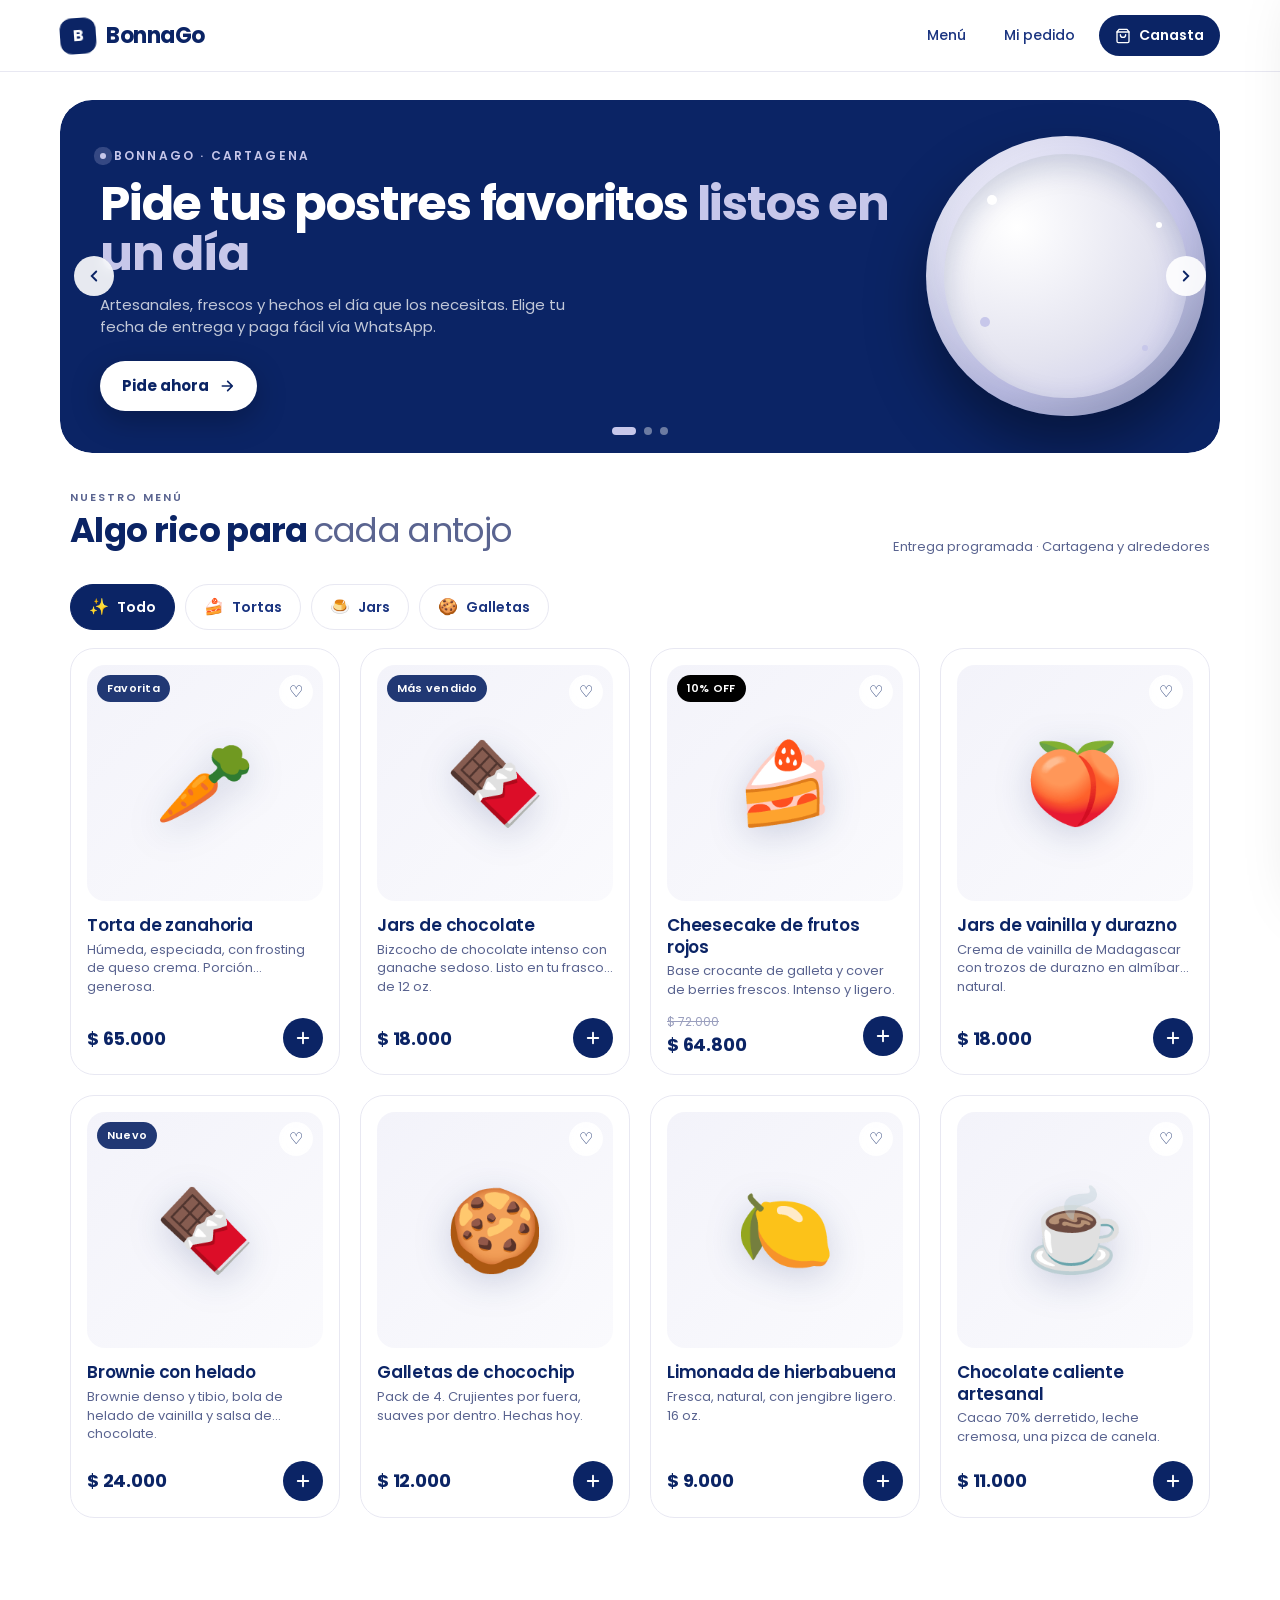
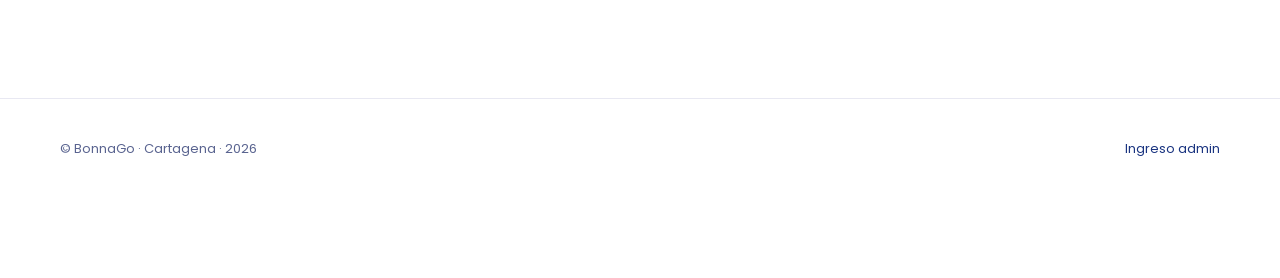
==== index.html @ 5350bf84 "Bonna Desserts -V1.0" ====
<!DOCTYPE html>
<html lang="es">
<head>
  <meta charset="UTF-8">
  <meta name="viewport" content="width=device-width, initial-scale=1.0, viewport-fit=cover">
  <meta name="theme-color" content="#0B2465">
  <title>BonnaGo · Pide y recibe</title>
  <meta name="description" content="BonnaGo: postres artesanales para Cartagena y alrededores. Pide en segundos, paga fácil y recibe en la fecha que tú elijas.">

  <link rel="preconnect" href="https://fonts.googleapis.com">
  <link rel="preconnect" href="https://fonts.gstatic.com" crossorigin>
  <link href="https://fonts.googleapis.com/css2?family=Poppins:wght@400;500;600;700;800&display=swap" rel="stylesheet">

  <link rel="stylesheet" href="styles.css">
  <link rel="icon" href="data:image/svg+xml,<svg xmlns='http://www.w3.org/2000/svg' viewBox='0 0 100 100'><rect width='100' height='100' rx='22' fill='%230B2465'/><text x='50%25' y='54%25' text-anchor='middle' dominant-baseline='middle' font-family='Poppins,Arial,sans-serif' font-size='62' font-weight='700' fill='white'>B</text></svg>">
</head>
<body>

  <!-- NAV -->
  <header class="nav">
    <div class="container nav__inner">
      <a class="brand" href="index.html">
        <div class="brand__mark">B</div>
        <span>BonnaGo</span>
      </a>
      <nav class="nav__actions">
        <a class="nav__link" href="#products">Menú</a>
        <button class="nav__link nav__track" id="trackBtn" type="button">Mi pedido</button>
        <button class="cart-btn" id="cartBtn" aria-label="Abrir carrito">
          <svg width="16" height="16" viewBox="0 0 24 24" fill="none" stroke="currentColor" stroke-width="2" stroke-linecap="round" stroke-linejoin="round">
            <path d="M6 2L3 6v14a2 2 0 002 2h14a2 2 0 002-2V6l-3-4z"/>
            <path d="M3 6h18"/>
            <path d="M16 10a4 4 0 01-8 0"/>
          </svg>
          <span class="cart-btn__label">Canasta</span>
          <span class="cart-btn__count" id="cartCount" style="display:none;">0</span>
        </button>
      </nav>
    </div>
  </header>

  <main>

    <!-- HERO / CARRUSEL DE PROMOCIONES -->
    <section class="hero-section" id="hero">
      <div class="container">
        <div class="promo-carousel" id="promoCarousel">
          <div class="promo-carousel__track" id="promoTrack"></div>
          <div class="promo-carousel__dots" id="promoDots"></div>
          <button class="promo-carousel__nav promo-carousel__nav--prev" id="promoPrev" aria-label="Anterior">
            <svg width="18" height="18" viewBox="0 0 24 24" fill="none" stroke="currentColor" stroke-width="2.5" stroke-linecap="round">
              <path d="M15 18l-6-6 6-6"/>
            </svg>
          </button>
          <button class="promo-carousel__nav promo-carousel__nav--next" id="promoNext" aria-label="Siguiente">
            <svg width="18" height="18" viewBox="0 0 24 24" fill="none" stroke="currentColor" stroke-width="2.5" stroke-linecap="round">
              <path d="M9 18l6-6-6-6"/>
            </svg>
          </button>
        </div>
      </div>
    </section>

    <!-- PRODUCTOS -->
    <section class="container section" id="products">
      <div class="section__head">
        <div>
          <div class="eyebrow">Nuestro menú</div>
          <h2 class="section__title" id="sectionTitle">Algo rico para <em>cada antojo</em></h2>
        </div>
        <div class="section__meta">Entrega programada · Cartagena y alrededores</div>
      </div>

      <div class="cats" id="cats" role="tablist" aria-label="Categorías"></div>

      <div class="grid-products" id="grid"></div>
    </section>

  </main>

  <!-- BOTTOM NAV MOBILE -->
  <nav class="bottom-nav" id="bottomNav" aria-label="Navegación principal">
    <button class="bottom-nav__item is-active" data-tab="home">
      <svg viewBox="0 0 24 24" fill="none" stroke="currentColor" stroke-width="2" stroke-linecap="round" stroke-linejoin="round">
        <path d="M3 12L12 3l9 9v9a2 2 0 01-2 2h-3v-7H10v7H7a2 2 0 01-2-2v-9z"/>
      </svg>
      <span>Inicio</span>
    </button>
    <button class="bottom-nav__item" data-tab="cat-tortas">
      <svg viewBox="0 0 24 24" fill="none" stroke="currentColor" stroke-width="2" stroke-linecap="round" stroke-linejoin="round">
        <path d="M5 11h14v9H5z"/><path d="M5 11V8a3 3 0 013-3h8a3 3 0 013 3v3"/><path d="M9 5V3M15 5V3M12 5V2"/>
      </svg>
      <span>Tortas</span>
    </button>
    <button class="bottom-nav__item" data-tab="cat-jars">
      <svg viewBox="0 0 24 24" fill="none" stroke="currentColor" stroke-width="2" stroke-linecap="round" stroke-linejoin="round">
        <path d="M7 8h10v12a2 2 0 01-2 2H9a2 2 0 01-2-2V8z"/><path d="M6 5h12v3H6z"/><path d="M9 13h6"/>
      </svg>
      <span>Jars</span>
    </button>
    <button class="bottom-nav__item" data-tab="cat-porciones">
      <svg viewBox="0 0 24 24" fill="none" stroke="currentColor" stroke-width="2" stroke-linecap="round" stroke-linejoin="round">
        <circle cx="12" cy="12" r="9"/><circle cx="9" cy="10" r="1" fill="currentColor"/><circle cx="14" cy="9" r="1" fill="currentColor"/><circle cx="13" cy="15" r="1" fill="currentColor"/><circle cx="9" cy="14" r="1" fill="currentColor"/>
      </svg>
      <span>Porciones</span>
    </button>
  </nav>

  <!-- FOOTER -->
  <footer class="footer">
    <div class="container footer__inner">
      <div>© BonnaGo · Cartagena · 2026</div>
      <div>
        <a href="admin.html">Ingreso admin</a>
      </div>
    </div>
  </footer>

  <!-- CARRITO BAR (sticky inferior) -->
  <div class="cart-bar" id="cartBar" role="button" tabindex="0" aria-label="Ver carrito">
    <div class="cart-bar__info">
      <span class="cart-bar__count" id="cartBarCount">0 productos</span>
      <span class="cart-bar__total" id="cartBarTotal">$0</span>
    </div>
    <button class="cart-bar__cta">
      Ver pedido
      <svg width="14" height="14" viewBox="0 0 24 24" fill="none" stroke="currentColor" stroke-width="2.5" stroke-linecap="round">
        <path d="M5 12h14M13 5l7 7-7 7"/>
      </svg>
    </button>
  </div>

  <!-- SCRIM compartido -->
  <div class="scrim" id="scrim"></div>

  <!-- DRAWER carrito -->
  <aside class="drawer" id="drawer" aria-label="Carrito">
    <header class="drawer__head">
      <h2 class="drawer__title">Tu pedido</h2>
      <button class="drawer__close" id="drawerClose" aria-label="Cerrar">
        <svg width="16" height="16" viewBox="0 0 24 24" fill="none" stroke="currentColor" stroke-width="2" stroke-linecap="round">
          <path d="M6 6l12 12M18 6L6 18"/>
        </svg>
      </button>
    </header>
    <div class="drawer__body" id="drawerBody"></div>
    <div class="drawer__foot" id="drawerFoot"></div>
  </aside>

  <!-- MODAL producto -->
  <div class="modal" id="productModal" role="dialog" aria-modal="true">
    <div class="modal__panel"></div>
  </div>

  <!-- MODAL pago -->
  <div class="modal pay-modal" id="paymentModal" role="dialog" aria-modal="true">
    <div class="modal__panel"></div>
  </div>

  <!-- Toast -->
  <div class="toast" id="toast">
    <span class="toast__icon">✓</span>
    <span class="toast__msg"></span>
  </div>

  <script src="data.js"></script>
  <script src="app.js"></script>
</body>
</html>
---- styles.css ----
/* =======================================================
   BonnaGo — Sistema de diseño
   ======================================================= */

:root {
  /* Paleta BonnaGo */
  --bg: #FFFFFF;
  --bg-elev: #FFFFFF;
  --bg-soft: #F3F3FA;      /* lila muy claro derivado de C7C7EA */
  --bg-card: #FAFAFD;      /* blanco roto para cards */
  --ink: #0B2465;          /* azul principal */
  --ink-2: #1A3480;
  --ink-3: #5A6490;
  --ink-4: #9A9FBE;
  --line: #E8E8F2;
  --line-2: #C7C7EA;       /* lila claro */

  --brand: #0B2465;        /* azul principal */
  --brand-ink: #FFFFFF;    /* texto sobre brand */
  --brand-dark: #081C4E;
  --brand-soft: #C7C7EA;   /* lila como acento secundario */
  --black: #000000;
  --accent: #0B2465;
  --danger: #E23E3E;
  --success: #2E8B57;

  /* Tipografía */
  --font-display: 'Poppins', -apple-system, BlinkMacSystemFont, 'Segoe UI', sans-serif;
  --font-body: 'Poppins', -apple-system, BlinkMacSystemFont, 'Segoe UI', sans-serif;

  /* Radios */
  --r-xs: 8px;
  --r-sm: 12px;
  --r-md: 18px;
  --r-lg: 24px;
  --r-xl: 32px;
  --r-pill: 999px;

  /* Sombras */
  --shadow-sm: 0 1px 2px rgba(11, 36, 101, 0.06), 0 2px 6px rgba(11, 36, 101, 0.05);
  --shadow-md: 0 4px 14px rgba(11, 36, 101, 0.08), 0 10px 30px rgba(11, 36, 101, 0.06);
  --shadow-lg: 0 10px 30px rgba(11, 36, 101, 0.12), 0 24px 60px rgba(11, 36, 101, 0.10);
  --shadow-brand: 0 10px 24px rgba(11, 36, 101, 0.28);

  /* Transiciones */
  --t-fast: 150ms cubic-bezier(.2,.7,.2,1);
  --t: 240ms cubic-bezier(.2,.7,.2,1);
  --t-slow: 420ms cubic-bezier(.2,.7,.2,1);

  /* Layout */
  --container: 1200px;
  --nav-h: 72px;
}

/* Reset */
*, *::before, *::after { box-sizing: border-box; }
* { margin: 0; padding: 0; }
html { scroll-behavior: smooth; -webkit-text-size-adjust: 100%; }
body {
  font-family: var(--font-body);
  background: var(--bg);
  color: var(--ink);
  font-size: 16px;
  line-height: 1.5;
  -webkit-font-smoothing: antialiased;
  text-rendering: optimizeLegibility;
  min-height: 100vh;
  overflow-x: hidden;
}
img, svg { display: block; max-width: 100%; }
button { font: inherit; color: inherit; background: none; border: 0; cursor: pointer; }
input, select, textarea { font: inherit; color: inherit; }
a { color: inherit; text-decoration: none; }
ul { list-style: none; }

/* Tipografía utilitaria */
.display {
  font-family: var(--font-display);
  font-weight: 700;
  letter-spacing: -0.02em;
  line-height: 1.05;
}
.eyebrow {
  font-size: 11px;
  letter-spacing: 0.18em;
  text-transform: uppercase;
  font-weight: 600;
  color: var(--ink-3);
}

/* Contenedor */
.container {
  width: 100%;
  max-width: var(--container);
  margin: 0 auto;
  padding: 0 20px;
}

/* =====================
   NAV
   ===================== */
.nav {
  position: sticky;
  top: 0;
  z-index: 50;
  height: var(--nav-h);
  background: rgba(255, 255, 255, 0.85);
  backdrop-filter: saturate(160%) blur(14px);
  -webkit-backdrop-filter: saturate(160%) blur(14px);
  border-bottom: 1px solid var(--line);
}
.nav__inner {
  height: 100%;
  display: flex;
  align-items: center;
  justify-content: space-between;
  gap: 16px;
}
.brand {
  display: flex;
  align-items: center;
  gap: 10px;
  font-family: var(--font-display);
  font-weight: 700;
  font-size: 22px;
  letter-spacing: -0.02em;
  color: var(--ink);
}
.brand__mark {
  width: 36px; height: 36px;
  border-radius: 12px;
  background: var(--ink);
  display: grid; place-items: center;
  color: #fff;
  font-family: var(--font-display);
  font-weight: 700;
  font-size: 16px;
  letter-spacing: -0.02em;
  transform: rotate(-4deg);
}
.brand em {
  font-style: normal;
  color: var(--ink-3);
  font-weight: 400;
}
.nav__actions { display: flex; align-items: center; gap: 10px; }
.nav__link {
  font-size: 14px; font-weight: 500; color: var(--ink-2);
  padding: 8px 14px; border-radius: var(--r-pill);
  transition: background var(--t), color var(--t);
}
.nav__link:hover { background: var(--bg-soft); color: var(--ink); }

.cart-btn {
  position: relative;
  display: inline-flex; align-items: center; gap: 8px;
  padding: 10px 16px;
  background: var(--ink);
  color: #fff;
  border-radius: var(--r-pill);
  font-size: 14px; font-weight: 600;
  transition: transform var(--t), box-shadow var(--t);
}
.cart-btn:hover { transform: translateY(-1px); box-shadow: var(--shadow-md); }
.cart-btn__count {
  min-width: 22px; height: 22px; padding: 0 6px;
  background: var(--brand-soft); color: var(--ink);
  border-radius: var(--r-pill);
  font-size: 12px; font-weight: 700;
  display: inline-grid; place-items: center;
}

/* =====================
   HERO
   ===================== */
.hero {
  padding: 40px 0 28px;
  position: relative;
}
.hero__card {
  position: relative;
  background: var(--ink);
  color: #fff;
  border-radius: var(--r-xl);
  padding: 40px;
  overflow: hidden;
  display: grid;
  grid-template-columns: 1.1fr 0.9fr;
  align-items: center;
  gap: 20px;
  min-height: 280px;
}
.hero__eyebrow {
  display: inline-flex; align-items: center; gap: 8px;
  font-size: 12px; letter-spacing: 0.18em; text-transform: uppercase;
  color: var(--brand-soft); font-weight: 600;
  margin-bottom: 14px;
}
.hero__eyebrow::before {
  content: ""; width: 6px; height: 6px; border-radius: 50%;
  background: var(--brand-soft);
  box-shadow: 0 0 0 6px rgba(199, 199, 234, 0.22);
}
.hero__title {
  font-family: var(--font-display);
  font-weight: 700;
  font-size: clamp(30px, 4.5vw, 52px);
  line-height: 1.05;
  letter-spacing: -0.025em;
  margin-bottom: 14px;
  color: #fff;
}
.hero__title em { font-style: normal; color: var(--brand-soft); font-weight: 700; }
.hero__desc {
  color: rgba(255,255,255,0.7);
  font-size: 15px;
  max-width: 440px;
  margin-bottom: 22px;
  font-weight: 400;
}
.hero__cta {
  display: inline-flex; align-items: center; gap: 10px;
  background: #fff; color: var(--ink);
  padding: 14px 22px;
  border-radius: var(--r-pill);
  font-weight: 700; font-size: 15px;
  transition: transform var(--t), box-shadow var(--t);
  box-shadow: 0 10px 30px rgba(0, 0, 0, 0.25);
}
.hero__cta:hover { transform: translateY(-2px); background: var(--brand-soft); }
.hero__cta svg { width: 16px; height: 16px; }

.hero__visual {
  position: relative;
  height: 100%;
  min-height: 240px;
}
.hero__blob {
  position: absolute;
  inset: -20% -10% -20% 10%;
  background: radial-gradient(closest-side, rgba(199, 199, 234, 0.35), transparent 70%);
  filter: blur(10px);
}
.hero__plate {
  position: absolute;
  top: 50%; left: 50%;
  transform: translate(-50%, -50%);
  width: 280px; height: 280px;
  border-radius: 50%;
  background: linear-gradient(135deg, #F2F2FA, #C7C7EA 60%, #9A9FBE);
  box-shadow: 0 30px 60px rgba(0,0,0,0.4), inset 0 -20px 40px rgba(11, 36, 101, 0.15);
}
.hero__plate::before {
  content: "";
  position: absolute; inset: 18px;
  border-radius: 50%;
  background: radial-gradient(circle at 30% 30%, #FFFFFF, #E4E4F0 55%, #C7C7EA);
  box-shadow: inset 0 10px 30px rgba(11, 36, 101, 0.18);
}
.hero__sprinkles { position: absolute; inset: 0; pointer-events: none; }
.hero__sprinkles span {
  position: absolute; width: 10px; height: 10px; border-radius: 50%;
  background: var(--brand-soft);
  animation: float 6s ease-in-out infinite;
}
.hero__sprinkles span:nth-child(1){top:20%; left:15%; background:#fff; animation-delay:-1s;}
.hero__sprinkles span:nth-child(2){top:65%; left:12%; background:var(--brand-soft); animation-delay:-2.5s;}
.hero__sprinkles span:nth-child(3){top:30%; right:8%; background:#fff; animation-delay:-3.5s; width:6px; height:6px;}
.hero__sprinkles span:nth-child(4){top:75%; right:14%; background:var(--brand-soft); animation-delay:-0.5s; width:6px;height:6px;}

.hero__photo {
  position: absolute;
  top: 50%; left: 50%;
  transform: translate(-50%, -50%);
  max-width: 90%; max-height: 100%;
  border-radius: var(--r-lg);
  object-fit: cover;
  box-shadow: 0 20px 50px rgba(0,0,0,0.35);
}
@keyframes float {
  0%, 100% { transform: translateY(0) rotate(0); }
  50% { transform: translateY(-12px) rotate(12deg); }
}

/* =====================
   CATEGORÍAS
   ===================== */
.cats {
  display: flex; gap: 10px; overflow-x: auto;
  padding: 8px 0 18px;
  scrollbar-width: none;
}
.cats::-webkit-scrollbar { display: none; }
.cat {
  flex: 0 0 auto;
  padding: 10px 18px;
  background: var(--bg-elev);
  border: 1px solid var(--line);
  border-radius: var(--r-pill);
  font-size: 14px; font-weight: 600;
  color: var(--ink-2);
  display: inline-flex; align-items: center; gap: 8px;
  transition: all var(--t);
  white-space: nowrap;
}
.cat:hover { border-color: var(--ink-2); transform: translateY(-1px); }
.cat.is-active {
  background: var(--ink);
  color: #fff;
  border-color: var(--ink);
}
.cat__emoji { font-size: 16px; }

/* =====================
   PRODUCTOS
   ===================== */
.section { padding: 24px 30px 120px; }
.section__head {
  display: flex; align-items: end; justify-content: space-between;
  margin-bottom: 20px;
  gap: 20px;
}
.section__title {
  font-family: var(--font-display);
  font-weight: 700;
  font-size: clamp(24px, 3vw, 34px);
  letter-spacing: -0.02em;
  color: var(--ink);
}
.section__title em { font-style: normal; color: var(--ink-3); font-weight: 400; }
.section__meta {
  font-size: 13px; color: var(--ink-3);
}

.grid-products {
  display: grid;
  grid-template-columns: repeat(auto-fill, minmax(240px, 1fr));
  gap: 20px;
}

.product {
  background: var(--bg-elev);
  border-radius: var(--r-lg);
  padding: 16px;
  border: 1px solid var(--line);
  display: flex; flex-direction: column;
  transition: transform var(--t), box-shadow var(--t), border-color var(--t);
  position: relative;
  overflow: hidden;
}
.product:hover {
  transform: translateY(-4px);
  box-shadow: var(--shadow-md);
  border-color: var(--line-2);
}
.product__media {
  position: relative;
  aspect-ratio: 1;
  border-radius: var(--r-md);
  overflow: hidden;
  background: linear-gradient(135deg, var(--bg-soft), #FAFAFD);
  margin-bottom: 14px;
  display: grid; place-items: center;
}
.product__img { font-size: 80px; line-height: 1; filter: drop-shadow(0 8px 18px rgba(11, 36, 101, 0.18)); }
.product__photo {
  width: 100%; height: 100%; object-fit: cover;
  position: absolute; inset: 0;
}
.product__tag {
  position: absolute; top: 10px; left: 10px;
  padding: 5px 10px;
  background: rgba(11, 36, 101, 0.9);
  color: #fff;
  border-radius: var(--r-pill);
  font-size: 11px; font-weight: 600;
  letter-spacing: 0.02em;
  backdrop-filter: blur(6px);
}
.product__tag--sale { background: var(--black); }
.product__fav {
  position: absolute; top: 10px; right: 10px;
  width: 34px; height: 34px;
  border-radius: 50%;
  background: rgba(255,255,255,0.9);
  display: grid; place-items: center;
  font-size: 16px;
  backdrop-filter: blur(6px);
  transition: transform var(--t), background var(--t);
  color: var(--ink);
}
.product__fav:hover { transform: scale(1.1); background: #fff; }
.product__fav.is-active { background: var(--ink); color: var(--brand-soft); }

.product__name {
  font-family: var(--font-display);
  font-weight: 600;
  font-size: 17px;
  letter-spacing: -0.01em;
  line-height: 1.25;
  margin-bottom: 4px;
  color: var(--ink);
}
.product__desc {
  font-size: 13px; color: var(--ink-3);
  line-height: 1.45;
  margin-bottom: 14px;
  flex-grow: 1;
  display: -webkit-box;
  -webkit-line-clamp: 2;
  -webkit-box-orient: vertical;
  overflow: hidden;
}
.product__foot {
  display: flex; align-items: center; justify-content: space-between;
  gap: 10px;
}
.product__price {
  display: flex; flex-direction: column;
}
.product__price strong {
  font-family: var(--font-display);
  font-weight: 700;
  font-size: 18px;
  letter-spacing: -0.01em;
  color: var(--ink);
}
.product__price s { font-size: 12px; color: var(--ink-4); }
.product__add {
  width: 40px; height: 40px;
  border-radius: 50%;
  background: var(--ink);
  color: #fff;
  display: grid; place-items: center;
  font-size: 22px; font-weight: 400;
  transition: transform var(--t), background var(--t);
}
.product__add:hover { transform: rotate(90deg) scale(1.08); background: var(--brand-dark); }
.product__add svg { width: 18px; height: 18px; }

/* =====================
   CARRITO FLOTANTE (bottom bar móvil / lateral en desktop)
   ===================== */
.cart-bar {
  position: fixed;
  left: 50%;
  bottom: 20px;
  transform: translateX(-50%) translateY(140%);
  z-index: 40;
  width: calc(100% - 32px);
  max-width: 520px;
  background: var(--ink);
  color: #fff;
  border-radius: var(--r-pill);
  padding: 12px 14px 12px 20px;
  display: flex; align-items: center; justify-content: space-between;
  gap: 14px;
  box-shadow: var(--shadow-lg);
  transition: transform var(--t-slow), opacity var(--t-slow);
  opacity: 0;
  pointer-events: none;
}
.cart-bar.is-visible {
  transform: translateX(-50%) translateY(0);
  opacity: 1;
  pointer-events: auto;
}
.cart-bar__info { display: flex; flex-direction: column; }
.cart-bar__count { font-size: 12px; color: rgba(255,255,255,0.65); }
.cart-bar__total { font-family: var(--font-display); font-size: 18px; font-weight: 600; }
.cart-bar__cta {
  display: inline-flex; align-items: center; gap: 8px;
  background: var(--brand-soft); color: var(--ink);
  padding: 12px 18px;
  border-radius: var(--r-pill);
  font-weight: 700; font-size: 14px;
  transition: transform var(--t);
}
.cart-bar__cta:hover { transform: scale(1.03); background: #fff; }

/* =====================
   DRAWER (carrito lateral)
   ===================== */
.scrim {
  position: fixed; inset: 0;
  background: rgba(20, 20, 15, 0.55);
  backdrop-filter: blur(4px);
  opacity: 0; visibility: hidden;
  transition: opacity var(--t), visibility var(--t);
  z-index: 90;
}
.scrim.is-open { opacity: 1; visibility: visible; }

.drawer {
  position: fixed; top: 0; right: 0;
  height: 100vh;
  width: 100%; max-width: 460px;
  background: var(--bg);
  z-index: 100;
  transform: translateX(110%);
  transition: transform var(--t-slow);
  display: flex; flex-direction: column;
  box-shadow: -20px 0 60px rgba(0,0,0,0.15);
}
.drawer.is-open { transform: translateX(0); }
.drawer__head {
  padding: 22px 24px 16px;
  border-bottom: 1px solid var(--line);
  display: flex; align-items: center; justify-content: space-between;
}
.drawer__title {
  font-family: var(--font-display); font-size: 22px; font-weight: 700;
  letter-spacing: -0.01em;
  color: var(--ink);
}
.drawer__close {
  width: 38px; height: 38px; border-radius: 50%;
  background: var(--bg-soft);
  display: grid; place-items: center;
  transition: background var(--t);
}
.drawer__close:hover { background: var(--line); }
.drawer__body {
  flex: 1; overflow-y: auto;
  padding: 20px 24px;
}
.drawer__foot {
  padding: 18px 24px 24px;
  border-top: 1px solid var(--line);
  background: var(--bg-elev);
}

.cart-empty {
  display: flex; flex-direction: column; align-items: center;
  text-align: center;
  padding: 40px 20px;
  color: var(--ink-3);
}
.cart-empty__icon {
  font-size: 56px; margin-bottom: 14px; opacity: 0.6;
}

.cart-item {
  display: grid;
  grid-template-columns: 60px 1fr auto;
  gap: 14px;
  padding: 14px 0;
  border-bottom: 1px dashed var(--line);
  align-items: start;
}
.cart-item:last-child { border-bottom: 0; }
.cart-item__img {
  width: 60px; height: 60px;
  border-radius: var(--r-sm);
  background: var(--bg-soft);
  display: grid; place-items: center;
  font-size: 28px;
}
.cart-item__name { font-weight: 600; font-size: 14px; margin-bottom: 2px; }
.cart-item__toppings {
  font-size: 12px; color: var(--ink-3);
  margin-bottom: 6px;
}
.cart-item__controls {
  display: inline-flex; align-items: center; gap: 8px;
  background: var(--bg-soft);
  border-radius: var(--r-pill);
  padding: 4px;
}
.cart-item__btn {
  width: 26px; height: 26px; border-radius: 50%;
  background: var(--bg-elev);
  display: grid; place-items: center;
  font-weight: 600;
  transition: background var(--t);
}
.cart-item__btn:hover { background: #fff; }
.cart-item__qty { min-width: 20px; text-align: center; font-weight: 600; font-size: 14px; }
.cart-item__right { display: flex; flex-direction: column; align-items: end; gap: 8px; }
.cart-item__price { font-weight: 600; font-size: 14px; }
.cart-item__remove {
  font-size: 12px; color: var(--ink-4);
  padding: 2px 6px; border-radius: var(--r-xs);
  transition: color var(--t);
}
.cart-item__remove:hover { color: var(--danger); }

.totals {
  display: flex; flex-direction: column; gap: 6px;
  margin-bottom: 14px;
}
.totals__row {
  display: flex; justify-content: space-between;
  font-size: 14px; color: var(--ink-3);
}
.totals__row--total {
  font-family: var(--font-display);
  font-size: 20px; font-weight: 700;
  color: var(--ink);
  padding-top: 8px;
  border-top: 1px solid var(--line);
  margin-top: 4px;
}

.btn {
  display: inline-flex; align-items: center; justify-content: center; gap: 8px;
  padding: 14px 22px;
  border-radius: var(--r-pill);
  font-weight: 700; font-size: 15px;
  transition: transform var(--t), box-shadow var(--t), background var(--t);
  cursor: pointer;
  width: 100%;
  text-align: center;
}
.btn--primary {
  background: var(--ink); color: #fff;
  box-shadow: var(--shadow-brand);
}
.btn--primary:hover { transform: translateY(-2px); background: var(--brand-dark); }
.btn--dark {
  background: var(--black); color: #fff;
}
.btn--dark:hover { transform: translateY(-2px); box-shadow: var(--shadow-md); }
.btn--ghost {
  background: var(--bg-soft); color: var(--ink);
}
.btn--ghost:hover { background: var(--line-2); color: var(--ink); }
.btn--whatsapp {
  background: #25D366; color: #fff;
}
.btn--whatsapp:hover { background: #1eb858; transform: translateY(-2px); }
.btn:disabled { opacity: 0.5; cursor: not-allowed; transform: none !important; }

/* =====================
   MODAL PRODUCTO (toppings)
   ===================== */
.modal {
  position: fixed; inset: 0;
  display: grid; place-items: center;
  padding: 20px;
  z-index: 100;
  opacity: 0; visibility: hidden;
  transition: opacity var(--t), visibility var(--t);
}
.modal.is-open { opacity: 1; visibility: visible; }
.modal__panel {
  background: var(--bg);
  border-radius: var(--r-xl);
  width: 100%;
  max-width: 460px;
  max-height: calc(100vh - 40px);
  overflow-y: auto;
  transform: translateY(20px) scale(0.98);
  transition: transform var(--t-slow);
}
.modal.is-open .modal__panel { transform: translateY(0) scale(1); }
.modal__hero {
  position: relative;
  aspect-ratio: 16 / 10;
  background: linear-gradient(135deg, var(--bg-soft), var(--brand-soft));
  display: grid; place-items: center;
  font-size: 110px;
  overflow: hidden;
}
.modal__hero--img { background: var(--bg-soft); }
.modal__hero--img > img {
  width: 100%; height: 100%; object-fit: cover;
}
.modal__close {
  position: absolute; top: 14px; right: 14px;
  width: 38px; height: 38px; border-radius: 50%;
  background: rgba(255,255,255,0.9);
  display: grid; place-items: center;
  backdrop-filter: blur(6px);
  color: var(--ink);
}
.modal__body { padding: 22px 24px 24px; }
.modal__title {
  font-family: var(--font-display); font-size: 24px; font-weight: 700;
  letter-spacing: -0.01em;
  margin-bottom: 6px;
  color: var(--ink);
}
.modal__desc {
  font-size: 14px; color: var(--ink-3);
  margin-bottom: 18px;
}
.modal__section-title {
  display: flex; align-items: center; justify-content: space-between;
  font-size: 14px; font-weight: 700;
  margin-bottom: 10px;
  margin-top: 18px;
}
.modal__section-title small { font-weight: 400; color: var(--ink-4); font-size: 12px; }

.topping {
  display: flex; align-items: center; justify-content: space-between;
  padding: 12px 14px;
  background: var(--bg-elev);
  border: 1.5px solid var(--line);
  border-radius: var(--r-md);
  margin-bottom: 8px;
  cursor: pointer;
  transition: all var(--t);
}
.topping:hover { border-color: var(--line-2); }
.topping input { display: none; }
.topping__label { display: flex; align-items: center; gap: 10px; font-weight: 500; font-size: 14px; }
.topping__emoji { font-size: 20px; }
.topping__check {
  width: 22px; height: 22px;
  border-radius: 8px;
  border: 2px solid var(--line-2);
  display: grid; place-items: center;
  transition: all var(--t);
}
.topping__check svg { width: 14px; height: 14px; opacity: 0; transition: opacity var(--t); }
.topping.is-selected {
  border-color: var(--ink);
  background: var(--ink);
  color: #fff;
}
.topping.is-selected .topping__check {
  background: var(--brand-soft);
  border-color: var(--brand-soft);
  color: var(--ink);
}
.topping.is-selected .topping__check svg { opacity: 1; }

.qty-stepper {
  display: inline-flex; align-items: center;
  background: var(--bg-soft);
  border-radius: var(--r-pill);
  padding: 6px;
  gap: 6px;
}
.qty-stepper button {
  width: 32px; height: 32px; border-radius: 50%;
  background: var(--bg-elev);
  display: grid; place-items: center;
  font-weight: 600;
}
.qty-stepper span { min-width: 32px; text-align: center; font-weight: 700; }

.modal__foot {
  display: flex; align-items: center; gap: 12px;
  padding-top: 18px;
  border-top: 1px solid var(--line);
  margin-top: 20px;
}
.modal__foot .btn { flex: 1; }

/* =====================
   CHECKOUT FLOW (drawer steps)
   ===================== */
.stepper {
  display: flex; gap: 6px;
  margin-bottom: 22px;
}
.stepper__dot {
  flex: 1; height: 4px;
  border-radius: 4px;
  background: var(--line);
  transition: background var(--t);
}
.stepper__dot.is-active { background: var(--ink); }
.stepper__dot.is-done { background: var(--brand-soft); }

.step { display: none; }
.step.is-active { display: block; animation: stepIn var(--t-slow); }
@keyframes stepIn {
  from { opacity: 0; transform: translateX(12px); }
  to { opacity: 1; transform: translateX(0); }
}
.step__title {
  font-family: var(--font-display);
  font-size: 22px; font-weight: 700;
  letter-spacing: -0.01em;
  margin-bottom: 4px;
  color: var(--ink);
}
.step__hint {
  font-size: 14px; color: var(--ink-3);
  margin-bottom: 20px;
}

.field { margin-bottom: 14px; }
.field label {
  display: block;
  font-size: 13px; font-weight: 600;
  margin-bottom: 6px;
  color: var(--ink-2);
}
.field input, .field textarea {
  width: 100%;
  padding: 14px 16px;
  background: var(--bg-elev);
  border: 1.5px solid var(--line);
  border-radius: var(--r-md);
  font-size: 15px;
  transition: border-color var(--t), box-shadow var(--t);
  font-family: inherit;
}
.field input:focus, .field textarea:focus {
  outline: 0;
  border-color: var(--ink);
  box-shadow: 0 0 0 4px rgba(20, 20, 15, 0.06);
}
.field textarea { min-height: 80px; resize: vertical; }

.pay-options { display: grid; gap: 10px; margin-bottom: 16px; }
.pay-option {
  display: flex; align-items: center; gap: 14px;
  padding: 16px;
  background: var(--bg-elev);
  border: 1.5px solid var(--line);
  border-radius: var(--r-md);
  cursor: pointer;
  transition: all var(--t);
  position: relative;
}
.pay-option:hover { border-color: var(--line-2); }
.pay-option input { position: absolute; opacity: 0; pointer-events: none; }
.pay-option__logo {
  width: 46px; height: 46px;
  border-radius: var(--r-sm);
  display: grid; place-items: center;
  font-weight: 800; font-size: 14px;
  letter-spacing: -0.02em;
  color: #fff;
  flex-shrink: 0;
}
.pay-option__logo--nequi { background: #da0080; }
.pay-option__logo--banco { background: #fdda24; color: #00254d; }
.pay-option__logo--bre { background: linear-gradient(135deg, #00a8b5, #004b6a); }
.pay-option__info { flex: 1; }
.pay-option__name { font-weight: 700; font-size: 15px; }
.pay-option__meta { font-size: 12px; color: var(--ink-3); }
.pay-option__radio {
  width: 22px; height: 22px; border-radius: 50%;
  border: 2px solid var(--line-2);
  position: relative;
  transition: all var(--t);
}
.pay-option.is-selected {
  border-color: var(--ink);
  background: var(--ink);
  color: #fff;
}
.pay-option.is-selected .pay-option__meta { color: rgba(255,255,255,0.6); }
.pay-option.is-selected .pay-option__radio {
  border-color: var(--brand-soft);
  background: var(--brand-soft);
}
.pay-option.is-selected .pay-option__radio::after {
  content: ""; position: absolute; inset: 4px;
  border-radius: 50%; background: var(--ink);
}

/* Summary step */
.summary-block {
  background: var(--bg-elev);
  border: 1px solid var(--line);
  border-radius: var(--r-lg);
  padding: 18px;
  margin-bottom: 12px;
}
.summary-block h4 {
  font-family: var(--font-display);
  font-size: 15px; font-weight: 700;
  margin-bottom: 10px;
  display: flex; align-items: center; gap: 8px;
  color: var(--ink);
}
.summary-block p { font-size: 14px; color: var(--ink-2); line-height: 1.5; }
.summary-block ul li {
  padding: 6px 0;
  border-bottom: 1px dashed var(--line);
  font-size: 14px;
  display: flex; justify-content: space-between;
}
.summary-block ul li:last-child { border-bottom: 0; }
.summary-block ul li span:last-child { font-weight: 600; }
.summary-block ul li small { display: block; color: var(--ink-3); font-size: 12px; margin-top: 2px; }

/* Step nav */
.step-nav {
  display: flex; gap: 10px;
  margin-top: 8px;
}
.step-nav .btn { flex: 1; }
.step-nav .btn--back {
  flex: 0 0 auto; width: auto;
  padding: 14px 18px;
  background: var(--bg-soft);
}

/* =====================
   PAGO MODAL (con datos bancarios)
   ===================== */
.pay-modal .modal__panel { max-width: 440px; }
.pay-data {
  background: var(--ink); color: #fff;
  border-radius: var(--r-lg);
  padding: 20px;
  margin: 16px 0;
}
.pay-data__label { font-size: 12px; letter-spacing: 0.1em; text-transform: uppercase; color: rgba(255,255,255,0.55); margin-bottom: 6px; font-weight: 600; }
.pay-data__value {
  font-family: var(--font-display);
  font-size: 26px; font-weight: 700;
  letter-spacing: -0.01em;
  margin-bottom: 10px;
  display: flex; align-items: center; justify-content: space-between;
  gap: 10px;
  color: #fff;
}
.pay-data__copy {
  background: var(--brand-soft); color: var(--ink);
  padding: 6px 12px; border-radius: var(--r-pill);
  font-size: 12px; font-weight: 700;
  transition: transform var(--t);
}
.pay-data__copy:hover { transform: scale(1.05); background: #fff; }
.pay-data__sub { font-size: 13px; color: rgba(255,255,255,0.65); }

.pay-info {
  padding: 14px 16px;
  background: rgba(199, 199, 234, 0.3);
  border: 1px solid var(--line-2);
  border-radius: var(--r-md);
  margin-bottom: 16px;
  font-size: 13px; color: var(--ink-2);
  line-height: 1.55;
}
.pay-info strong { color: var(--ink); font-weight: 700; }

/* Toast */
.toast {
  position: fixed;
  top: 90px;
  left: 50%;
  transform: translateX(-50%) translateY(-20px);
  background: var(--ink); color: #fff;
  padding: 12px 18px;
  border-radius: var(--r-pill);
  font-size: 14px; font-weight: 600;
  z-index: 200;
  opacity: 0;
  transition: opacity var(--t), transform var(--t);
  box-shadow: var(--shadow-lg);
  display: flex; align-items: center; gap: 10px;
}
.toast.is-visible { opacity: 1; transform: translateX(-50%) translateY(0); }
.toast__icon {
  width: 22px; height: 22px; border-radius: 50%;
  background: var(--brand-soft); color: var(--ink);
  display: grid; place-items: center;
  font-size: 14px;
  font-weight: 700;
}

/* =====================
   FOOTER
   ===================== */
.footer {
  padding: 40px 0 120px;
  border-top: 1px solid var(--line);
  margin-top: 60px;
  font-size: 13px;
  color: var(--ink-3);
}
.footer__inner {
  display: flex; justify-content: space-between; align-items: center;
  flex-wrap: wrap; gap: 16px;
}
.footer a { color: var(--ink-2); }
.footer a:hover { color: var(--ink); text-decoration: underline; }

/* =====================
   RESPONSIVE
   ===================== */
@media (max-width: 860px) {
  /* Margen lateral generoso tipo app móvil */
  .container { padding: 20px 6vw; }

  /* Hero / Carrusel ocupa 90vh en mobile */
  .hero-section { padding: 12px 0 8px; }
  .promo-carousel { border-radius: var(--r-lg); }
  .promo-slide {
    grid-template-columns: 1fr;
    padding: 0;
    min-height: 86vh;
    height: 86vh;
    border-radius: var(--r-lg);
  }
  .promo-slide__visual {
    position: absolute;
    inset: 0;
    z-index: 0;
    min-height: 0;
    height: 100%;
  }
  .promo-slide__photo {
    border-radius: var(--r-lg);
  }
  /* Si no hay foto, el blob/plate decorativos */
  .promo-slide__visual .hero__plate {
    width: 70vw; height: 70vw;
    max-width: 280px; max-height: 280px;
    top: 30%;
  }
  .promo-slide__content {
    position: relative;
    z-index: 2;
    padding: 28px 26px 80px;
    background: linear-gradient(0deg, rgba(11,36,101,0.92) 0%, rgba(11,36,101,0.75) 60%, rgba(11,36,101,0.4) 100%);
    align-self: end;
    border-radius: var(--r-lg);
    height: 100%;
    display: flex; flex-direction: column; justify-content: end;
  }
  .promo-slide__title { font-size: 30px; }
  .promo-slide__desc { font-size: 14px; }

  .promo-carousel__nav { display: none; } /* swipe en mobile, no botones */
  .promo-carousel__dots { bottom: 14px; }

  .section { padding: 20px 30px 160px; /* extra para bottom nav */ }
  .section__head {
    flex-direction: column;
    align-items: start;
    gap: 6px;
  }
  .section__title { font-size: 24px; }
  .section__meta { font-size: 12px; }

  .grid-products {
    grid-template-columns: repeat(2, 1fr);
    gap: 12px;
  }
  .product { padding: 10px; border-radius: var(--r-md); }
  .product__media { margin-bottom: 10px; border-radius: var(--r-sm); }
  .product__img { font-size: 52px; }
  .product__name { font-size: 14px; line-height: 1.25; }
  .product__desc { font-size: 12px; line-height: 1.4; margin-bottom: 10px; }
  .product__price strong { font-size: 16px; }
  .product__add { width: 34px; height: 34px; }
  .product__add svg { width: 16px; height: 16px; }

  /* Nav: más compacto y oculta links */
  .nav { height: 60px; padding: 0; }
  .nav__inner { padding: 0 6vw; }
  .nav__link { display: none; }
  .brand { font-size: 18px; }
  .brand__mark { width: 32px; height: 32px; font-size: 14px; border-radius: 10px; }
  .cart-btn { padding: 8px 12px; font-size: 13px; }
  .cart-btn__label { display: none; }

  /* Cart bar: subir para no chocar con bottom nav */
  .cart-bar {
    width: calc(100% - 12vw);
    bottom: 90px;
    padding: 10px 12px 10px 18px;
  }
  .cart-bar__total { font-size: 16px; }
  .cart-bar__cta { padding: 10px 14px; font-size: 13px; }

  /* Drawer y modales fullscreen tipo app */
  .drawer {
    max-width: 100%;
    border-top-left-radius: var(--r-xl);
    border-top-right-radius: var(--r-xl);
    height: 92vh;
    top: 8vh;
    transform: translateY(110%);
  }
  .drawer.is-open { transform: translateY(0); }
  .drawer__head { padding: 18px 22px 12px; }
  .drawer__body { padding: 16px 22px; }
  .drawer__foot { padding: 14px 22px 22px; }

  /* Modal: bottom sheet tipo app */
  .modal { padding: 0; align-items: end; }
  .modal__panel {
    max-width: 100%;
    max-height: 92vh;
    border-bottom-left-radius: 0;
    border-bottom-right-radius: 0;
    transform: translateY(40px) scale(1);
  }
  .modal.is-open .modal__panel { transform: translateY(0) scale(1); }
  .modal__body { padding: 18px 22px 22px; }
  .modal__hero { aspect-ratio: 16/8; }

  /* Steps form: campos más cómodos */
  .field input, .field textarea {
    padding: 13px 14px;
    font-size: 16px; /* evita zoom en iOS */
  }
  .step__title { font-size: 20px; }
}

@media (max-width: 420px) {
  .grid-products { grid-template-columns: 1fr 1fr; gap: 10px; }
  .hero__card { padding: 22px 20px; border-radius: var(--r-lg); }
  .hero__title { font-size: 26px; }
  .hero__desc { font-size: 13px; }
}

.cart-bar.is-pulse { animation: cartPulse 400ms cubic-bezier(.2,.7,.2,1); }
@keyframes cartPulse {
  0%   { transform: translateX(-50%) translateY(0) scale(1); }
  40%  { transform: translateX(-50%) translateY(0) scale(1.04); }
  100% { transform: translateX(-50%) translateY(0) scale(1); }
}

/* Scrollbar sutil */
.drawer__body::-webkit-scrollbar,
.modal__panel::-webkit-scrollbar { width: 6px; }
.drawer__body::-webkit-scrollbar-thumb,
.modal__panel::-webkit-scrollbar-thumb { background: var(--line-2); border-radius: 6px; }

/* Animación entrada productos */
.product { animation: cardIn 0.5s cubic-bezier(.2,.7,.2,1) both; }
.product:nth-child(1) { animation-delay: .02s; }
.product:nth-child(2) { animation-delay: .06s; }
.product:nth-child(3) { animation-delay: .10s; }
.product:nth-child(4) { animation-delay: .14s; }
.product:nth-child(5) { animation-delay: .18s; }
.product:nth-child(6) { animation-delay: .22s; }
.product:nth-child(7) { animation-delay: .26s; }
.product:nth-child(8) { animation-delay: .30s; }
@keyframes cardIn {
  from { opacity: 0; transform: translateY(12px); }
  to { opacity: 1; transform: translateY(0); }
}

/* Accesibilidad focus */
button:focus-visible, a:focus-visible, input:focus-visible, select:focus-visible {
  outline: 2px solid var(--ink);
  outline-offset: 2px;
}

/* Badge de descuento flotante */
.discount-badge {
  position: absolute;
  top: -6px; right: -6px;
  background: var(--black);
  color: #fff;
  font-size: 11px; font-weight: 800;
  padding: 4px 8px;
  border-radius: var(--r-pill);
  transform: rotate(6deg);
  box-shadow: var(--shadow-sm);
}

/* ==========================================================
   TRACKER DEL PEDIDO (cliente)
   ========================================================== */
.tracker__hero {
  flex-direction: column;
  background: linear-gradient(160deg, var(--ink), var(--brand-dark));
  color: #fff;
  text-align: center;
  padding: 22px 22px 28px;
  aspect-ratio: auto;
  display: flex;
  font-size: initial;
}
.tracker__hero--cancel {
  flex-direction: column;
  background: linear-gradient(160deg, #4a3030, #2a1818);
  color: #fff;
  text-align: center;
  padding: 22px 22px 28px;
  aspect-ratio: auto;
  display: flex;
  font-size: initial;
}
.tracker__hero-top {
  display: flex; align-items: center; justify-content: space-between;
  margin-bottom: 12px;
}
.tracker__code {
  font-size: 12px;
  letter-spacing: 0.05em;
  color: rgba(255,255,255,0.65);
}
.tracker__code strong {
  font-family: var(--font-display);
  color: var(--brand-soft);
  font-size: 16px;
  font-weight: 700;
  letter-spacing: 0.15em;
  margin-left: 6px;
}
.tracker__status-icon {
  font-size: 56px; line-height: 1;
  margin: 8px 0;
  animation: bounce 2s ease-in-out infinite;
}
@keyframes bounce {
  0%, 100% { transform: translateY(0); }
  50%      { transform: translateY(-6px); }
}
.tracker__status-label {
  font-family: var(--font-display);
  font-size: 26px;
  font-weight: 700;
  letter-spacing: -0.01em;
  margin-bottom: 6px;
}
.tracker__status-msg {
  font-size: 14px;
  color: rgba(255,255,255,0.78);
  max-width: 320px;
  margin: 0 auto;
}

.track-steps {
  display: flex; flex-direction: column;
  gap: 0;
  margin-bottom: 20px;
  position: relative;
}
.track-step {
  display: flex; align-items: center;
  gap: 14px;
  padding: 12px 0;
  position: relative;
}
.track-step:not(:last-child)::after {
  content: "";
  position: absolute;
  left: 19px; top: 46px; bottom: -6px;
  width: 2px;
  background: var(--line);
  z-index: 0;
}
.track-step.is-done:not(:last-child)::after { background: var(--ink); }
.track-step__bullet {
  width: 40px; height: 40px;
  border-radius: 50%;
  background: var(--bg-soft);
  border: 2px solid var(--line);
  display: grid; place-items: center;
  font-size: 18px;
  z-index: 1;
  flex-shrink: 0;
  transition: all var(--t);
}
.track-step.is-done .track-step__bullet {
  background: var(--ink); border-color: var(--ink);
}
.track-step.is-current .track-step__bullet {
  background: var(--brand-soft); border-color: var(--ink);
  box-shadow: 0 0 0 6px rgba(11, 36, 101, 0.12);
  animation: pulseRing 1.5s ease-in-out infinite;
}
@keyframes pulseRing {
  0%, 100% { box-shadow: 0 0 0 6px rgba(11, 36, 101, 0.12); }
  50%      { box-shadow: 0 0 0 10px rgba(11, 36, 101, 0.05); }
}
.track-step__content { flex: 1; }
.track-step__label {
  font-weight: 600;
  font-size: 14px;
  color: var(--ink-3);
}
.track-step.is-done .track-step__label { color: var(--ink); }
.track-step.is-current .track-step__label { color: var(--ink); font-weight: 700; }
.track-step__time {
  font-size: 12px;
  color: var(--ink-4);
  margin-top: 2px;
}

/* ==========================================================
   NAV — botón "Mi pedido"
   ========================================================== */
.nav__track {
  background: none;
  border: 0;
  cursor: pointer;
}

/* ==========================================================
   TOGGLE BUTTON (sin doble disparo)
   ========================================================== */
.toggle-btn {
  display: inline-flex; align-items: center; gap: 12px;
  padding: 12px 14px;
  background: var(--bg-elev);
  border: 1.5px solid var(--line);
  border-radius: var(--r-md);
  cursor: pointer;
  font: inherit;
  color: var(--ink);
  width: 100%;
  text-align: left;
  transition: all var(--t);
}
.toggle-btn:hover { border-color: var(--line-2); }
.toggle-btn__track {
  width: 40px; height: 22px;
  border-radius: 11px;
  background: var(--line);
  position: relative;
  transition: background var(--t);
  flex-shrink: 0;
}
.toggle-btn__thumb {
  position: absolute;
  top: 2px; left: 2px;
  width: 18px; height: 18px;
  border-radius: 50%;
  background: #fff;
  transition: transform var(--t);
  box-shadow: var(--shadow-sm);
}
.toggle-btn.is-on .toggle-btn__track { background: var(--brand-dark); }
.toggle-btn.is-on .toggle-btn__thumb { transform: translateX(18px); }
.toggle-btn__label { font-size: 14px; font-weight: 500; }

/* ==========================================================
   GRUPOS DE TOPPINGS (cliente — modal de producto)
   ========================================================== */
.topping-group-cust { margin-top: 14px; }
.topping-group-cust:first-child { margin-top: 0; }
.topping-group-cust__title {
  display: flex; align-items: center; gap: 8px;
  font-size: 13px; font-weight: 700;
  color: var(--ink-3);
  letter-spacing: 0.04em;
  margin-bottom: 8px;
  padding-bottom: 6px;
  border-bottom: 1px dashed var(--line);
}

/* ==========================================================
   CARRUSEL DE PROMOCIONES (home)
   ========================================================== */
.hero-section {
  padding: 28px 0 12px;
  position: relative;
}
.promo-carousel {
  position: relative;
  border-radius: var(--r-xl);
  overflow: hidden;
  background: transparent;
}
.promo-carousel__track {
  display: flex;
  transition: transform 0.55s cubic-bezier(.2,.7,.2,1);
  will-change: transform;
}
.promo-slide {
  flex: 0 0 100%;
  min-width: 100%;
  position: relative;
  background: var(--ink);
  color: #fff;
  border-radius: var(--r-xl);
  padding: 40px;
  overflow: hidden;
  display: grid;
  grid-template-columns: 1.1fr 0.3fr;
  align-items: center;
  gap: 20px;
  min-height: 320px;
}
.promo-slide__content { position: relative; z-index: 2; }
.promo-slide__eyebrow {
  display: inline-flex; align-items: center; gap: 8px;
  font-size: 12px; letter-spacing: 0.18em; text-transform: uppercase;
  color: var(--brand-soft); font-weight: 600;
  margin-bottom: 14px;
}
.promo-slide__eyebrow::before {
  content: ""; width: 6px; height: 6px; border-radius: 50%;
  background: var(--brand-soft);
  box-shadow: 0 0 0 6px rgba(199, 199, 234, 0.22);
}
.promo-slide__badge {
  display: inline-block;
  background: var(--brand-soft);
  color: var(--ink);
  padding: 5px 12px;
  border-radius: var(--r-pill);
  font-size: 11px; font-weight: 700;
  letter-spacing: 0.08em; text-transform: uppercase;
  margin-bottom: 14px;
}
.promo-slide__title {
  font-family: var(--font-display);
  font-weight: 700;
  font-size: clamp(28px, 4.2vw, 48px);
  line-height: 1.05;
  letter-spacing: -0.025em;
  margin-bottom: 14px;
  color: #fff;
}
.promo-slide__title em { font-style: normal; color: var(--brand-soft); font-weight: 700; }
.promo-slide__desc {
  color: rgba(255,255,255,0.75);
  font-size: 15px;
  max-width: 480px;
  margin-bottom: 22px;
}
.promo-slide__cta {
  display: inline-flex; align-items: center; gap: 10px;
  background: #fff; color: var(--ink);
  padding: 14px 22px;
  border-radius: var(--r-pill);
  font-weight: 700; font-size: 15px;
  transition: transform var(--t), background var(--t);
  box-shadow: 0 10px 30px rgba(0, 0, 0, 0.25);
  cursor: pointer;
  border: 0;
}
.promo-slide__cta:hover { transform: translateY(-2px); background: var(--brand-soft); }
.promo-slide__cta svg { width: 16px; height: 16px; }

.promo-slide__visual {
  position: relative;
  height: 100%;
  min-height: 240px;
  z-index: 1;
}
.promo-slide__photo {
  position: absolute;
  inset: 0;
  width: 100%; height: 100%;
  object-fit: cover;
  border-radius: var(--r-lg);
}

/* Dots */
.promo-carousel__dots {
  position: absolute;
  bottom: 18px; left: 50%;
  transform: translateX(-50%);
  display: flex; gap: 8px;
  z-index: 5;
}
.promo-carousel__dot {
  width: 8px; height: 8px;
  border-radius: 4px;
  background: rgba(255,255,255,0.4);
  border: 0;
  padding: 0;
  cursor: pointer;
  transition: all var(--t);
}
.promo-carousel__dot:hover { background: rgba(255,255,255,0.7); }
.promo-carousel__dot.is-active {
  background: var(--brand-soft);
  width: 24px;
}

/* Botones prev/next */
.promo-carousel__nav {
  position: absolute;
  top: 50%; transform: translateY(-50%);
  width: 40px; height: 40px;
  border-radius: 50%;
  background: rgba(255,255,255,0.9);
  border: 0;
  display: grid; place-items: center;
  cursor: pointer;
  z-index: 5;
  transition: all var(--t);
  color: var(--ink);
  backdrop-filter: blur(6px);
}
.promo-carousel__nav:hover { background: #fff; transform: translateY(-50%) scale(1.05); }
.promo-carousel__nav--prev { left: 14px; }
.promo-carousel__nav--next { right: 14px; }
@media (max-width: 860px) {
  .promo-carousel__nav { display: none; }
}

/* ==========================================================
   BOTTOM NAV (mobile)
   ========================================================== */
.bottom-nav {
  display: flex;
  position: fixed;
  bottom: 14px;
  left: 50%;
  transform: translateX(-50%);
  width: calc(100% - 12vw);
  max-width: 460px;
  background: rgba(255,255,255,0.95);
  backdrop-filter: blur(20px);
  -webkit-backdrop-filter: blur(20px);
  border: 1px solid var(--line);
  border-radius: var(--r-pill);
  padding: 8px;
  box-shadow: var(--shadow-lg);
  z-index: 60;
  align-items: stretch;
  justify-content: space-between;
  gap: 4px;
}
@media (min-width: 861px) {
  .bottom-nav { display: none; }
}
.bottom-nav__item {
  flex: 1;
  display: flex; flex-direction: column; align-items: center; justify-content: center;
  gap: 2px;
  padding: 8px 6px;
  background: none;
  border: 0;
  border-radius: var(--r-pill);
  cursor: pointer;
  font-size: 11px;
  font-weight: 600;
  color: var(--ink-3);
  transition: all var(--t);
  min-height: 50px;
}
.bottom-nav__item svg { width: 20px; height: 20px; flex-shrink: 0; }
.bottom-nav__item:hover { color: var(--ink); }
.bottom-nav__item.is-active {
  background: var(--ink);
  color: #fff;
}
.bottom-nav__item.is-active svg {
  filter: drop-shadow(0 2px 4px rgba(0,0,0,0.2));
}
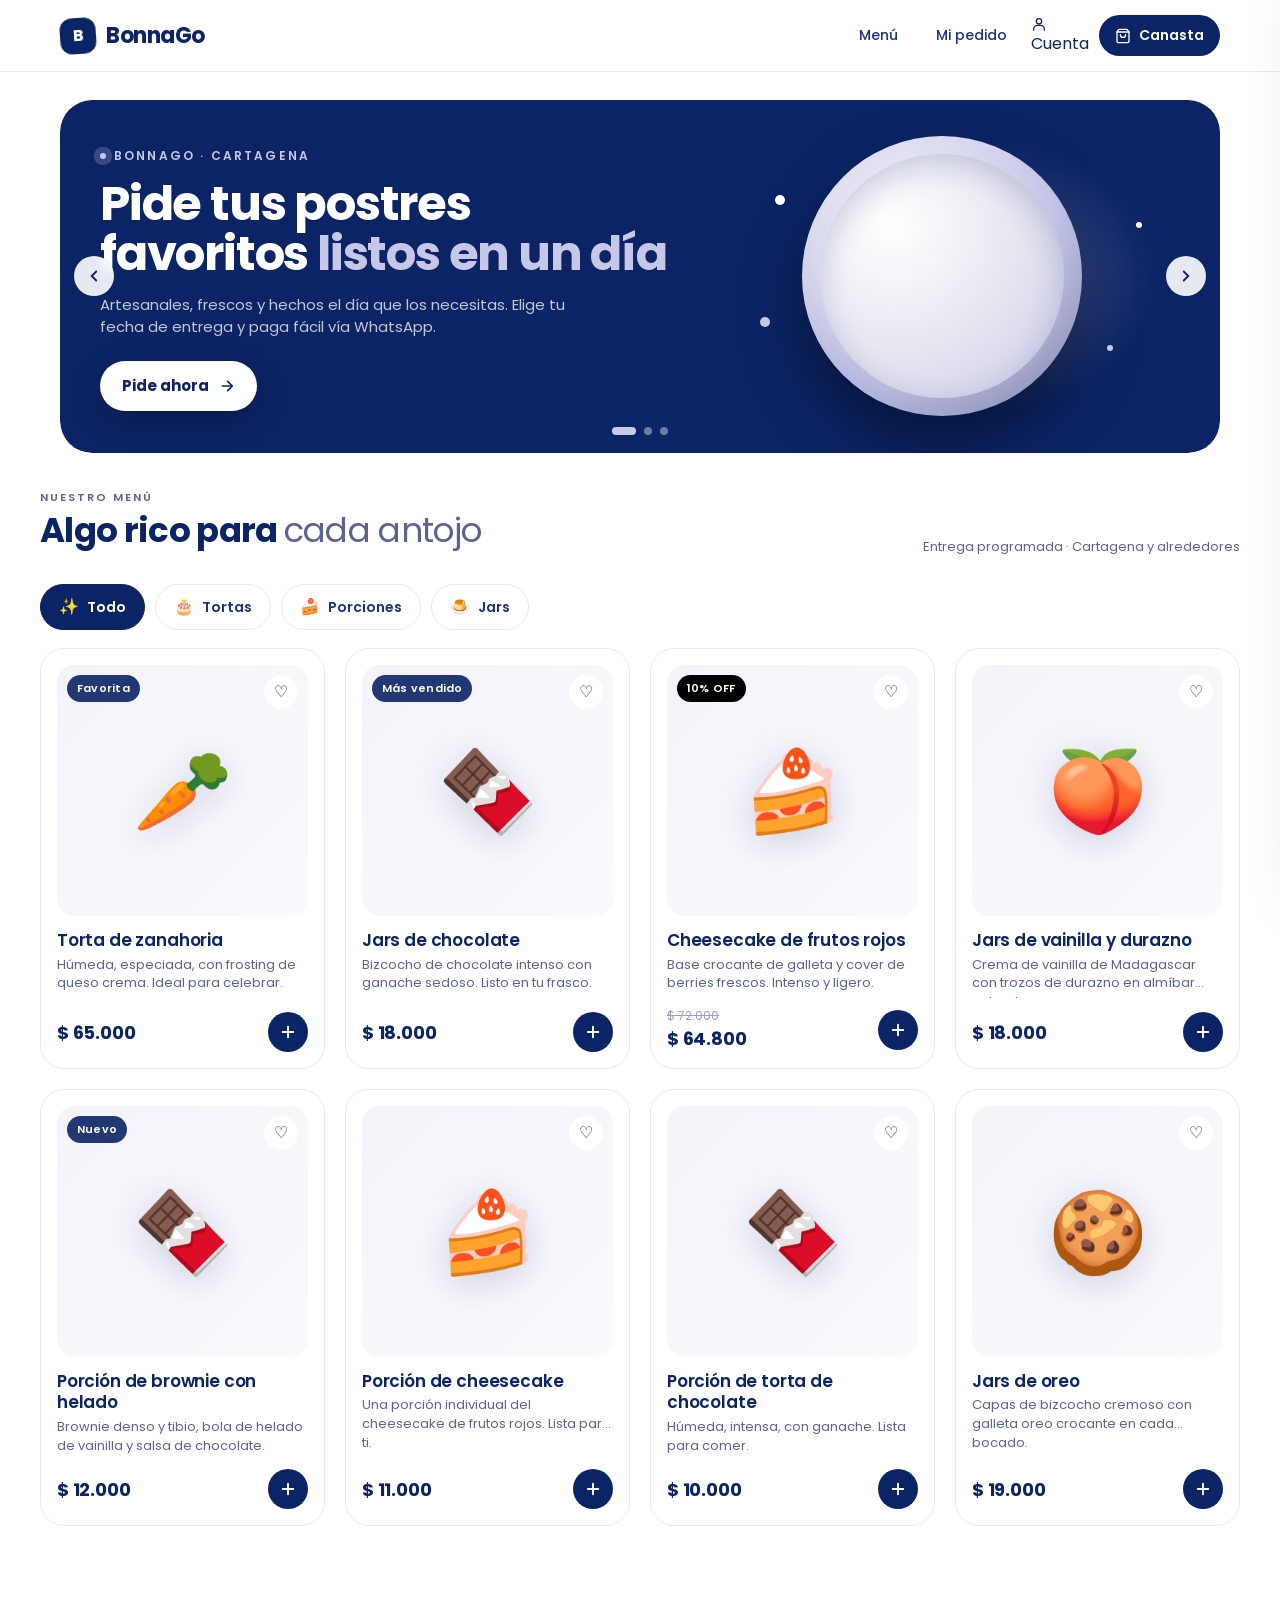
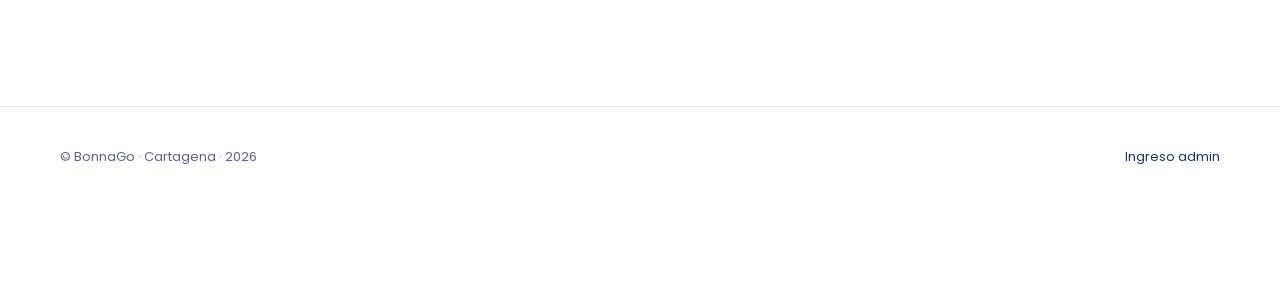
==== commit f7891239: "Bonna Desserts - V2.0" ====
--- a/index.html
+++ b/index.html
@@ -26,6 +26,15 @@
       <nav class="nav__actions">
         <a class="nav__link" href="#products">Menú</a>
         <button class="nav__link nav__track" id="trackBtn" type="button">Mi pedido</button>
+        <button class="nav__account" id="accountBtn" type="button" aria-label="Mi cuenta">
+          <span class="nav__account-avatar" id="accountAvatar">
+            <svg width="16" height="16" viewBox="0 0 24 24" fill="none" stroke="currentColor" stroke-width="2" stroke-linecap="round" stroke-linejoin="round">
+              <circle cx="12" cy="8" r="4"/>
+              <path d="M4 21v-1a6 6 0 016-6h4a6 6 0 016 6v1"/>
+            </svg>
+          </span>
+          <span class="nav__account-label" id="accountLabel">Cuenta</span>
+        </button>
         <button class="cart-btn" id="cartBtn" aria-label="Abrir carrito">
           <svg width="16" height="16" viewBox="0 0 24 24" fill="none" stroke="currentColor" stroke-width="2" stroke-linecap="round" stroke-linejoin="round">
             <path d="M6 2L3 6v14a2 2 0 002 2h14a2 2 0 002-2V6l-3-4z"/>
@@ -100,7 +109,7 @@
     </button>
     <button class="bottom-nav__item" data-tab="cat-porciones">
       <svg viewBox="0 0 24 24" fill="none" stroke="currentColor" stroke-width="2" stroke-linecap="round" stroke-linejoin="round">
-        <circle cx="12" cy="12" r="9"/><circle cx="9" cy="10" r="1" fill="currentColor"/><circle cx="14" cy="9" r="1" fill="currentColor"/><circle cx="13" cy="15" r="1" fill="currentColor"/><circle cx="9" cy="14" r="1" fill="currentColor"/>
+        <path d="M3 9l9-6 9 6-9 6-9-6z"/><path d="M3 14l9 6 9-6"/><path d="M3 19l9 6 9-6"/>
       </svg>
       <span>Porciones</span>
     </button>
@@ -111,7 +120,7 @@
     <div class="container footer__inner">
       <div>© BonnaGo · Cartagena · 2026</div>
       <div>
-        <a href="admin.html">Ingreso admin</a>
+        <a href="Admin.html">Ingreso admin</a>
       </div>
     </div>
   </footer>
@@ -164,6 +173,7 @@
   </div>
 
   <script src="data.js"></script>
+  <script src="https://accounts.google.com/gsi/client" async defer></script>
   <script src="app.js"></script>
 </body>
 </html>
--- a/styles.css
+++ b/styles.css
@@ -314,7 +314,7 @@
 /* =====================
    PRODUCTOS
    ===================== */
-.section { padding: 24px 30px 120px; }
+.section { padding: 24px 0 120px; }
 .section__head {
   display: flex; align-items: end; justify-content: space-between;
   margin-bottom: 20px;
@@ -982,49 +982,10 @@
    ===================== */
 @media (max-width: 860px) {
   /* Margen lateral generoso tipo app móvil */
-  .container { padding: 20px 6vw; }
-
-  /* Hero / Carrusel ocupa 90vh en mobile */
-  .hero-section { padding: 12px 0 8px; }
-  .promo-carousel { border-radius: var(--r-lg); }
-  .promo-slide {
-    grid-template-columns: 1fr;
-    padding: 0;
-    min-height: 86vh;
-    height: 86vh;
-    border-radius: var(--r-lg);
-  }
-  .promo-slide__visual {
-    position: absolute;
-    inset: 0;
-    z-index: 0;
-    min-height: 0;
-    height: 100%;
-  }
-  .promo-slide__photo {
-    border-radius: var(--r-lg);
-  }
-  /* Si no hay foto, el blob/plate decorativos */
-  .promo-slide__visual .hero__plate {
-    width: 70vw; height: 70vw;
-    max-width: 280px; max-height: 280px;
-    top: 30%;
-  }
-  .promo-slide__content {
-    position: relative;
-    z-index: 2;
-    padding: 28px 26px 80px;
-    background: linear-gradient(0deg, rgba(11,36,101,0.92) 0%, rgba(11,36,101,0.75) 60%, rgba(11,36,101,0.4) 100%);
-    align-self: end;
-    border-radius: var(--r-lg);
-    height: 100%;
-    display: flex; flex-direction: column; justify-content: end;
-  }
-  .promo-slide__title { font-size: 30px; }
-  .promo-slide__desc { font-size: 14px; }
-
-  .promo-carousel__nav { display: none; } /* swipe en mobile, no botones */
-  .promo-carousel__dots { bottom: 14px; }
+  .container { padding: 0 6vw; }
+
+  /* === Carrusel mobile: ver override al final del archivo === */
+  .promo-carousel__nav { display: none; }
 
   .section { padding: 20px 30px 160px; /* extra para bottom nav */ }
   .section__head {
@@ -1366,7 +1327,7 @@
   padding: 40px;
   overflow: hidden;
   display: grid;
-  grid-template-columns: 1.1fr 0.3fr;
+  grid-template-columns: 1.1fr 0.9fr;
   align-items: center;
   gap: 20px;
   min-height: 320px;
@@ -1480,6 +1441,144 @@
 .promo-carousel__nav--next { right: 14px; }
 @media (max-width: 860px) {
   .promo-carousel__nav { display: none; }
+}
+
+/* ==========================================================
+   CARRUSEL MOBILE (override final con specificity de orden)
+   ========================================================== */
+@media (max-width: 860px) {
+  .hero-section { padding: 14px 0 12px; }
+  .promo-carousel { border-radius: var(--r-xl); overflow: hidden; }
+  .promo-carousel__track { /* sin cambios estructurales */ }
+
+  .promo-slide {
+    grid-template-columns: 1fr;
+    padding: 0;
+    min-height: 72vh;
+    height: 72vh;
+    border-radius: var(--r-xl);
+    background: var(--ink);
+    overflow: hidden;
+    display: block; /* anula el grid del desktop */
+    position: relative;
+  }
+
+  /* Visual decorativo: solo en el TOP del slide */
+  .promo-slide__visual {
+    position: absolute !important;
+    top: 0; left: 0; right: 0; bottom: auto !important;
+    height: 50% !important;
+    z-index: 0;
+    min-height: 0;
+    overflow: hidden;
+  }
+  .promo-slide__photo {
+    width: 100%; height: 100%;
+    object-fit: cover;
+    border-radius: 0;
+    position: absolute; inset: 0;
+  }
+  .promo-slide__visual .hero__plate {
+    width: 60vw !important; height: 60vw !important;
+    max-width: 240px; max-height: 240px;
+    top: 50% !important; left: 50% !important;
+    transform: translate(-50%, -50%) !important;
+    opacity: 0.85;
+  }
+  .promo-slide__visual .hero__blob {
+    inset: -10%;
+  }
+  .promo-slide__visual .hero__sprinkles {
+    display: none;
+  }
+
+  /* Contenido: posicionado al fondo del slide, fondo sólido ink */
+  .promo-slide__content {
+    position: absolute !important;
+    left: 0; right: 0; bottom: 0; top: auto;
+    z-index: 2;
+    padding: 22px 22px 24px;
+    background: var(--ink);
+    display: flex; flex-direction: column; align-items: flex-start;
+    /* Difumina la unión con la imagen de arriba */
+    box-shadow: 0 -28px 28px -8px var(--ink);
+  }
+
+  /* Eyebrow / badge: pill compacto inline */
+  .promo-slide__eyebrow,
+  .promo-slide__badge {
+    display: inline-flex !important;
+    width: auto !important;
+    align-self: flex-start;
+    padding: 4px 10px !important;
+    border-radius: var(--r-pill) !important;
+    font-size: 10px !important;
+    font-weight: 700;
+    letter-spacing: 0.12em !important;
+    margin-bottom: 12px !important;
+    text-transform: uppercase;
+  }
+  .promo-slide__eyebrow {
+    background: rgba(199, 199, 234, 0.18);
+    color: var(--brand-soft);
+  }
+  .promo-slide__eyebrow::before { display: none !important; }
+  .promo-slide__badge {
+    background: var(--brand-soft);
+    color: var(--ink);
+  }
+
+  /* Título compacto */
+  .promo-slide__title {
+    font-size: 22px !important;
+    line-height: 1.18 !important;
+    margin-bottom: 8px !important;
+    letter-spacing: -0.02em;
+    max-width: 100%;
+  }
+
+  /* Descripción 3 líneas máx */
+  .promo-slide__desc {
+    font-size: 13px !important;
+    line-height: 1.5 !important;
+    margin-bottom: 14px !important;
+    color: rgba(255,255,255,0.72);
+    display: -webkit-box;
+    -webkit-line-clamp: 3;
+    -webkit-box-orient: vertical;
+    overflow: hidden;
+    max-width: 100%;
+  }
+
+  /* CTA en lila brand-soft, full width */
+  .promo-slide__cta {
+    width: 100%;
+    justify-content: center;
+    background: var(--brand-soft) !important;
+    color: var(--ink) !important;
+    padding: 13px 22px !important;
+    font-size: 14px !important;
+    box-shadow: none !important;
+  }
+  .promo-slide__cta:hover { background: #fff !important; transform: none !important; }
+
+  /* Dots arriba a la derecha sobre la imagen */
+  .promo-carousel__dots {
+    bottom: auto !important;
+    top: 14px;
+    left: auto;
+    right: 14px;
+    transform: none !important;
+    z-index: 3;
+  }
+  .promo-carousel__dot {
+    background: rgba(255,255,255,0.5);
+    width: 6px; height: 6px;
+  }
+  .promo-carousel__dot.is-active {
+    background: #fff;
+    width: 18px;
+  }
 }
 
 /* ==========================================================
@@ -1532,3 +1631,161 @@
 .bottom-nav__item.is-active svg {
   filter: drop-shadow(0 2px 4px rgba(0,0,0,0.2));
 }
+
+/* ==========================================================
+   SIZE PICKER (cliente)
+   ========================================================== */
+.size-picker {
+  display: grid;
+  grid-template-columns: repeat(auto-fit, minmax(140px, 1fr));
+  gap: 8px;
+  margin-bottom: 16px;
+}
+.size-pick {
+  display: flex;
+  flex-direction: column;
+  align-items: flex-start;
+  gap: 4px;
+  padding: 12px 14px;
+  background: var(--bg-elev, #fff);
+  border: 1.5px solid var(--line, #E5E7EB);
+  border-radius: var(--r-md, 14px);
+  cursor: pointer;
+  font: inherit;
+  color: var(--ink);
+  text-align: left;
+  transition: all .18s ease;
+}
+.size-pick:hover { border-color: var(--ink-3, #6E7796); }
+.size-pick.is-selected {
+  background: var(--ink, #0B2465);
+  border-color: var(--ink, #0B2465);
+  color: #fff;
+}
+.size-pick__name { font-size: 13px; font-weight: 600; }
+.size-pick__price { font-size: 14px; font-weight: 700; opacity: 0.9; }
+
+/* Notice de fecha entrega */
+.delivery-notice {
+  margin-top: 8px;
+  padding: 10px 12px;
+  background: rgba(199, 199, 234, 0.35);
+  border-left: 3px solid var(--ink, #0B2465);
+  border-radius: 8px;
+  font-size: 13px;
+  color: var(--ink, #0B2465);
+  line-height: 1.4;
+}
+
+/* Tamaño en línea de carrito */
+.cart-item__size {
+  font-size: 12px;
+  color: var(--ink-3, #6E7796);
+  margin-bottom: 4px;
+  font-weight: 500;
+}
+
+/* ==========================================================
+   CARRUSEL MOBILE — REDISEÑO COMPACTO Y BONITO
+   ========================================================== */
+@media (max-width: 860px) {
+  .promo-slide {
+    grid-template-columns: 1fr !important;
+    padding: 0 !important;
+    min-height: 72vh !important;
+    height: 72vh !important;
+    border-radius: 24px !important;
+    overflow: hidden;
+    position: relative;
+  }
+  /* La decoración / imagen ocupa la mitad superior */
+  .promo-slide__visual {
+    position: absolute !important;
+    top: 0; left: 0; right: 0;
+    height: 50% !important;
+    min-height: 0 !important;
+    z-index: 0;
+    overflow: hidden;
+  }
+  .promo-slide__visual .hero__plate {
+    width: 60vw !important; height: 60vw !important;
+    max-width: 240px !important; max-height: 240px !important;
+    top: 50% !important; left: 50% !important;
+    transform: translate(-50%, -50%) !important;
+  }
+  .promo-slide__visual .hero__blob,
+  .promo-slide__visual .hero__sprinkles { display: none !important; }
+  .promo-slide__photo {
+    width: 100% !important; height: 100% !important;
+    object-fit: cover !important;
+    border-radius: 0 !important;
+  }
+  /* Contenido en la mitad inferior con fondo sólido */
+  .promo-slide__content {
+    position: absolute !important;
+    bottom: 0; left: 0; right: 0;
+    height: 50% !important;
+    padding: 24px 22px 26px !important;
+    background: var(--ink, #0B2465) !important;
+    border-radius: 0 !important;
+    display: flex !important;
+    flex-direction: column;
+    justify-content: space-between;
+    align-self: stretch !important;
+  }
+  .promo-slide__badge {
+    display: inline-block !important;
+    align-self: flex-start;
+    padding: 4px 10px !important;
+    font-size: 10px !important;
+    background: var(--brand-soft, #C7C7EA) !important;
+    color: var(--ink, #0B2465) !important;
+    border-radius: 999px !important;
+    margin-bottom: 10px !important;
+    width: auto !important;
+  }
+  .promo-slide__eyebrow {
+    font-size: 10px !important;
+    margin-bottom: 8px !important;
+  }
+  .promo-slide__title {
+    font-size: 22px !important;
+    line-height: 1.18 !important;
+    margin-bottom: 8px !important;
+    color: #fff !important;
+  }
+  .promo-slide__title em { color: var(--brand-soft, #C7C7EA) !important; }
+  .promo-slide__desc {
+    font-size: 12.5px !important;
+    line-height: 1.45 !important;
+    margin-bottom: 12px !important;
+    color: rgba(255,255,255,0.78) !important;
+    /* máx 3 líneas */
+    display: -webkit-box;
+    -webkit-line-clamp: 3;
+    -webkit-box-orient: vertical;
+    overflow: hidden;
+  }
+  .promo-slide__cta {
+    align-self: stretch;
+    width: 100%;
+    justify-content: center;
+    padding: 12px 20px !important;
+    font-size: 14px !important;
+    background: var(--brand-soft, #C7C7EA) !important;
+    color: var(--ink, #0B2465) !important;
+  }
+  .promo-carousel__dots {
+    bottom: auto !important;
+    top: 14px !important;
+    right: 14px !important;
+    left: auto !important;
+    transform: none !important;
+  }
+  .promo-carousel__dot {
+    background: rgba(255, 255, 255, 0.85) !important;
+  }
+  .promo-carousel__dot.is-active {
+    background: var(--brand-soft, #C7C7EA) !important;
+  }
+}
